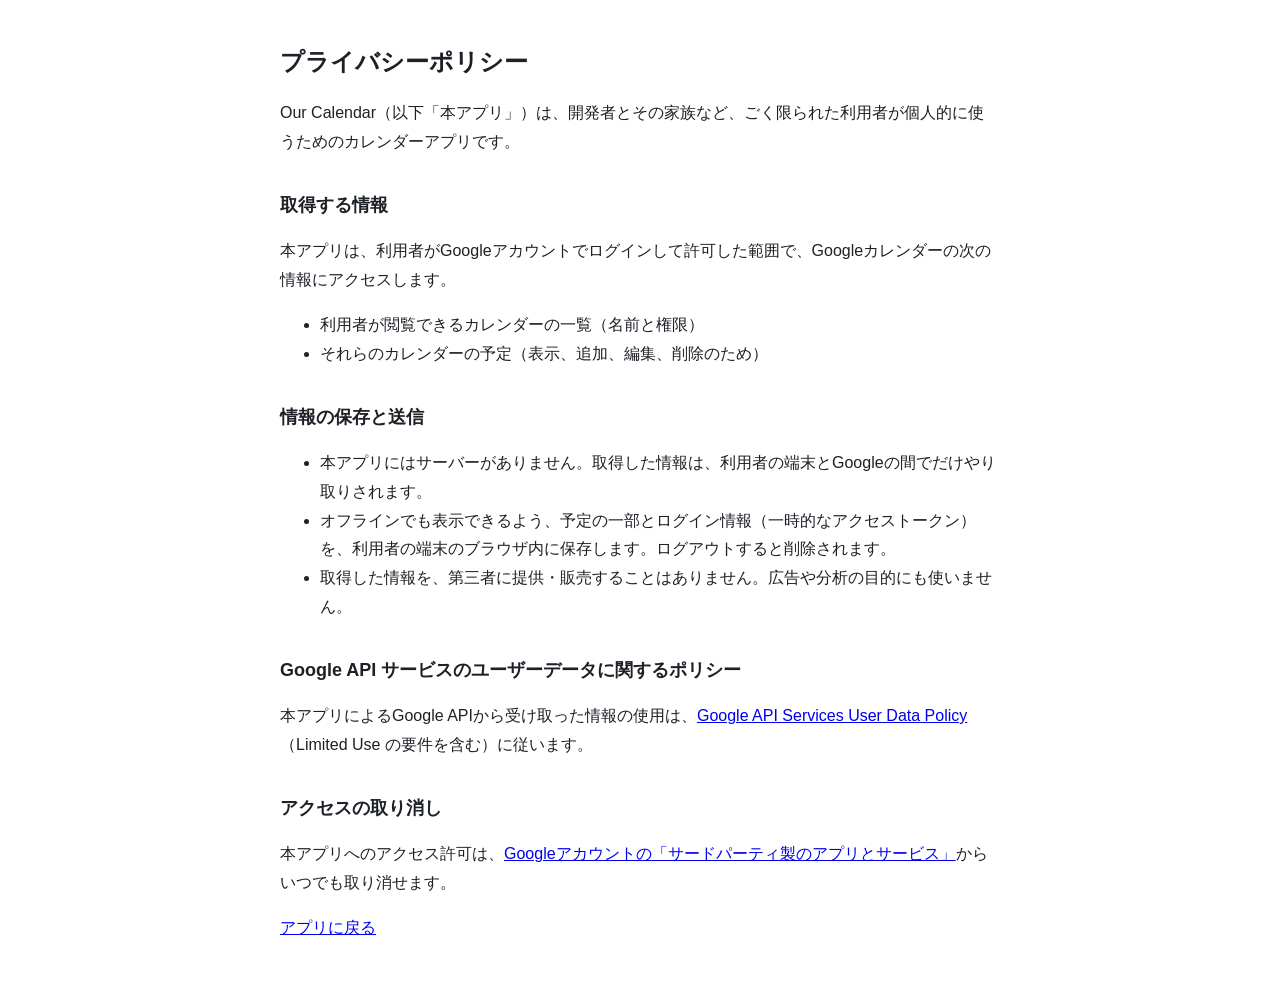
==== privacy.html @ 897ff09a "Add files via upload" ====
<!doctype html>
<html lang="ja">
<head>
  <meta charset="utf-8">
  <meta name="viewport" content="width=device-width, initial-scale=1">
  <title>プライバシーポリシー - Our Calendar</title>
  <link rel="icon" href="icons/icon.svg" type="image/svg+xml">
  <style>
    body { max-width: 720px; margin: 0 auto; padding: 24px 16px 48px; line-height: 1.8; font-family: -apple-system, BlinkMacSystemFont, "Hiragino Sans", "Noto Sans JP", Meiryo, sans-serif; color: #1d2026; background: #fff; }
    @media (prefers-color-scheme: dark) { body { color: #e8eaee; background: #1b1d22; } a { color: #6c9cf0; } }
    h1 { font-size: 24px; }
    h2 { font-size: 18px; margin-top: 32px; }
  </style>
</head>
<body>
  <h1>プライバシーポリシー</h1>
  <p>Our Calendar（以下「本アプリ」）は、開発者とその家族など、ごく限られた利用者が個人的に使うためのカレンダーアプリです。</p>

  <h2>取得する情報</h2>
  <p>本アプリは、利用者がGoogleアカウントでログインして許可した範囲で、Googleカレンダーの次の情報にアクセスします。</p>
  <ul>
    <li>利用者が閲覧できるカレンダーの一覧（名前と権限）</li>
    <li>それらのカレンダーの予定（表示、追加、編集、削除のため）</li>
  </ul>

  <h2>情報の保存と送信</h2>
  <ul>
    <li>本アプリにはサーバーがありません。取得した情報は、利用者の端末とGoogleの間でだけやり取りされます。</li>
    <li>オフラインでも表示できるよう、予定の一部とログイン情報（一時的なアクセストークン）を、利用者の端末のブラウザ内に保存します。ログアウトすると削除されます。</li>
    <li>取得した情報を、第三者に提供・販売することはありません。広告や分析の目的にも使いません。</li>
  </ul>

  <h2>Google API サービスのユーザーデータに関するポリシー</h2>
  <p>本アプリによるGoogle APIから受け取った情報の使用は、<a href="https://developers.google.com/terms/api-services-user-data-policy">Google API Services User Data Policy</a>（Limited Use の要件を含む）に従います。</p>

  <h2>アクセスの取り消し</h2>
  <p>本アプリへのアクセス許可は、<a href="https://myaccount.google.com/permissions">Googleアカウントの「サードパーティ製のアプリとサービス」</a>からいつでも取り消せます。</p>

  <p><a href="./">アプリに戻る</a></p>
</body>
</html>
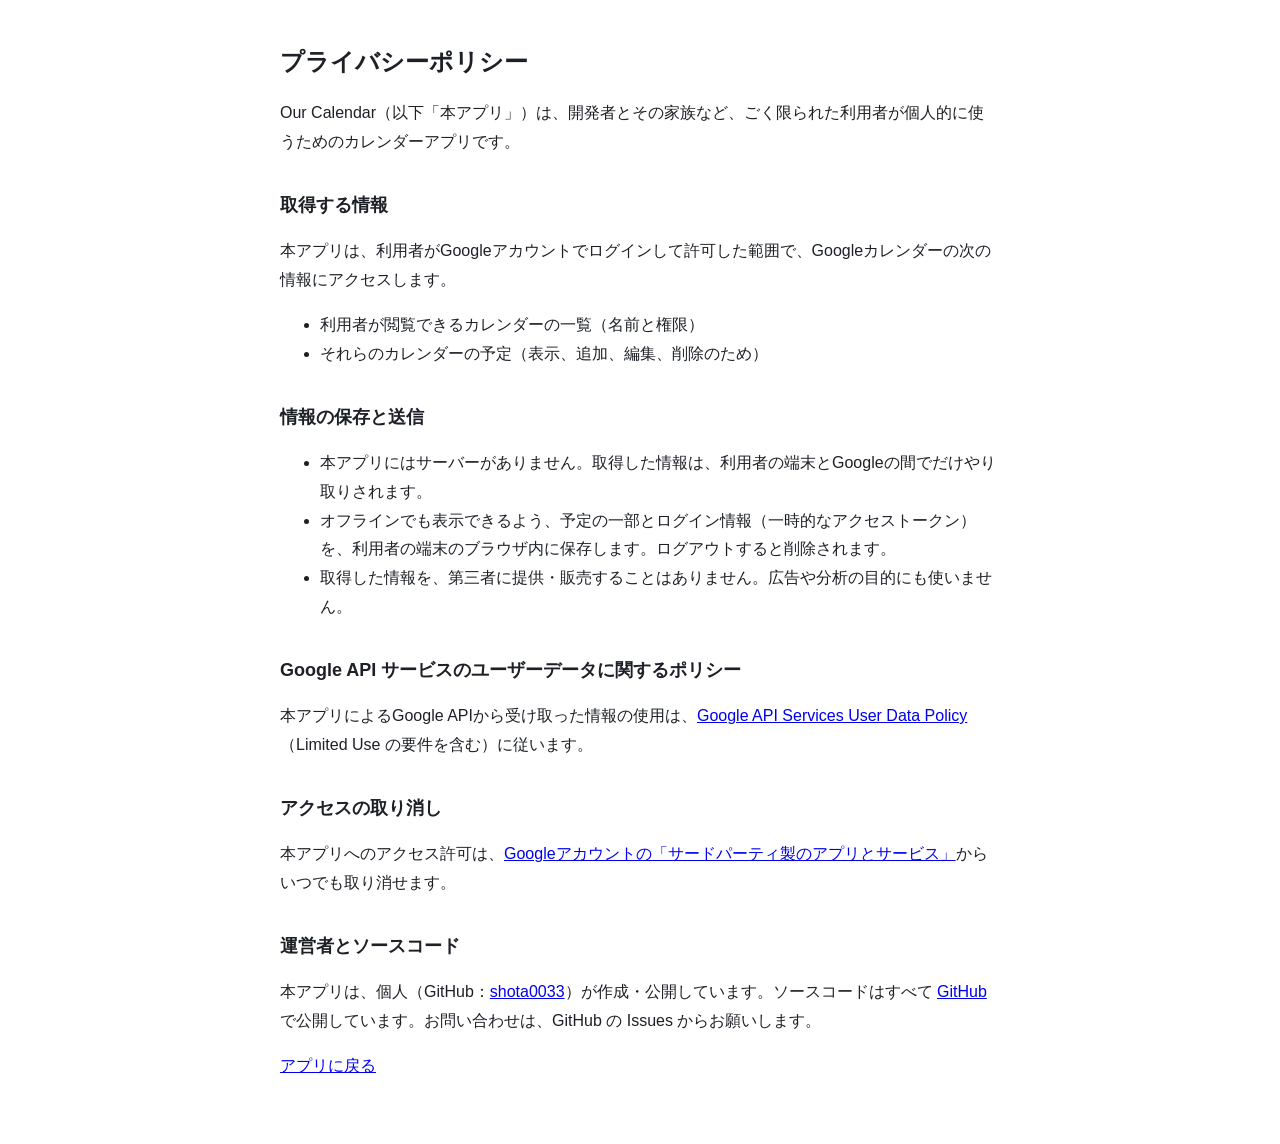
==== commit 3272be47: "ログイン画面にアプリの説明と公式形式のログインボタンを付ける（v34） Chromeで「危険なサイト」と表示されるようになったため、偽のログインページと 誤認されにくいようにする。 - ログイン画面に" ====
--- a/privacy.html
+++ b/privacy.html
@@ -36,6 +36,9 @@
   <h2>アクセスの取り消し</h2>
   <p>本アプリへのアクセス許可は、<a href="https://myaccount.google.com/permissions">Googleアカウントの「サードパーティ製のアプリとサービス」</a>からいつでも取り消せます。</p>
 
+  <h2>運営者とソースコード</h2>
+  <p>本アプリは、個人（GitHub：<a href="https://github.com/shota0033">shota0033</a>）が作成・公開しています。ソースコードはすべて <a href="https://github.com/shota0033/our_calendar">GitHub</a> で公開しています。お問い合わせは、GitHub の Issues からお願いします。</p>
+
   <p><a href="./">アプリに戻る</a></p>
 </body>
 </html>
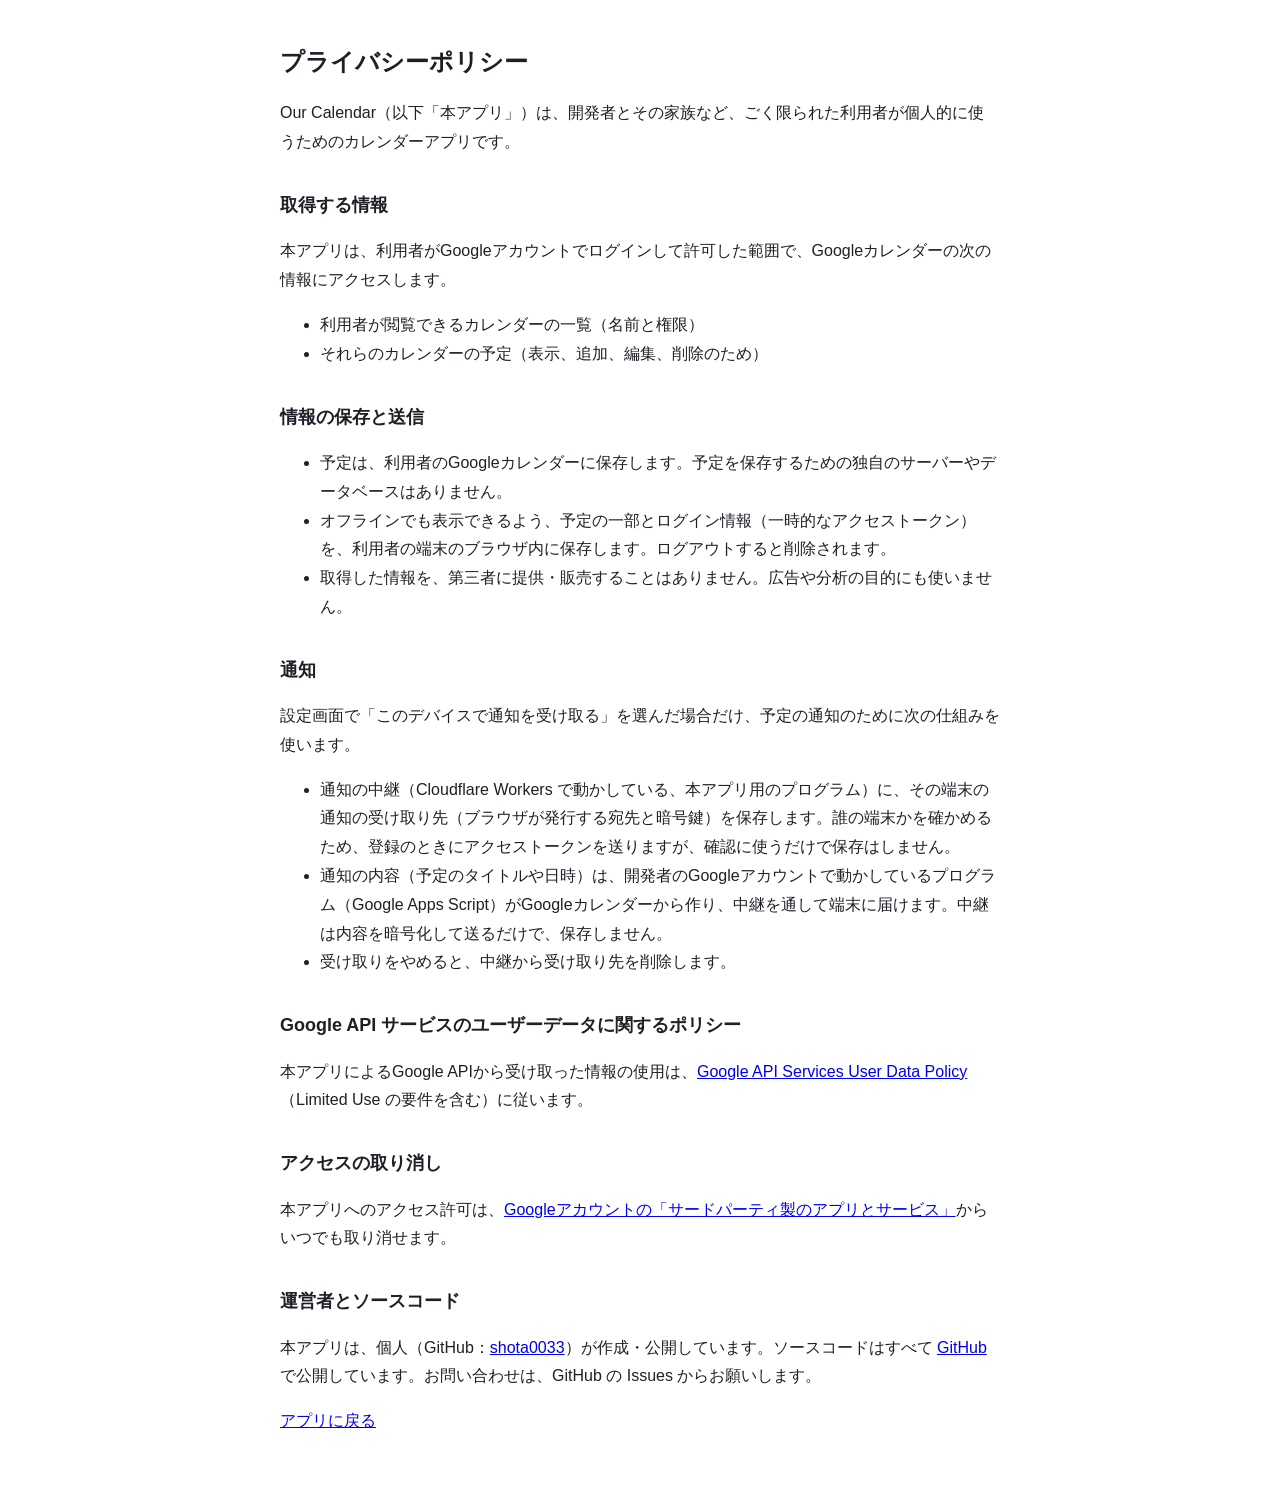
==== commit cdc817b5: "プライバシーポリシーを実態に合わせる（通知の中継とGASのことを書く、v35） 「本アプリにはサーバーがありません」と書いていたが、通知のために Cloudflare Workers の中継と Goo" ====
--- a/privacy.html
+++ b/privacy.html
@@ -25,9 +25,17 @@
 
   <h2>情報の保存と送信</h2>
   <ul>
-    <li>本アプリにはサーバーがありません。取得した情報は、利用者の端末とGoogleの間でだけやり取りされます。</li>
+    <li>予定は、利用者のGoogleカレンダーに保存します。予定を保存するための独自のサーバーやデータベースはありません。</li>
     <li>オフラインでも表示できるよう、予定の一部とログイン情報（一時的なアクセストークン）を、利用者の端末のブラウザ内に保存します。ログアウトすると削除されます。</li>
     <li>取得した情報を、第三者に提供・販売することはありません。広告や分析の目的にも使いません。</li>
+  </ul>
+
+  <h2>通知</h2>
+  <p>設定画面で「このデバイスで通知を受け取る」を選んだ場合だけ、予定の通知のために次の仕組みを使います。</p>
+  <ul>
+    <li>通知の中継（Cloudflare Workers で動かしている、本アプリ用のプログラム）に、その端末の通知の受け取り先（ブラウザが発行する宛先と暗号鍵）を保存します。誰の端末かを確かめるため、登録のときにアクセストークンを送りますが、確認に使うだけで保存はしません。</li>
+    <li>通知の内容（予定のタイトルや日時）は、開発者のGoogleアカウントで動かしているプログラム（Google Apps Script）がGoogleカレンダーから作り、中継を通して端末に届けます。中継は内容を暗号化して送るだけで、保存しません。</li>
+    <li>受け取りをやめると、中継から受け取り先を削除します。</li>
   </ul>
 
   <h2>Google API サービスのユーザーデータに関するポリシー</h2>
